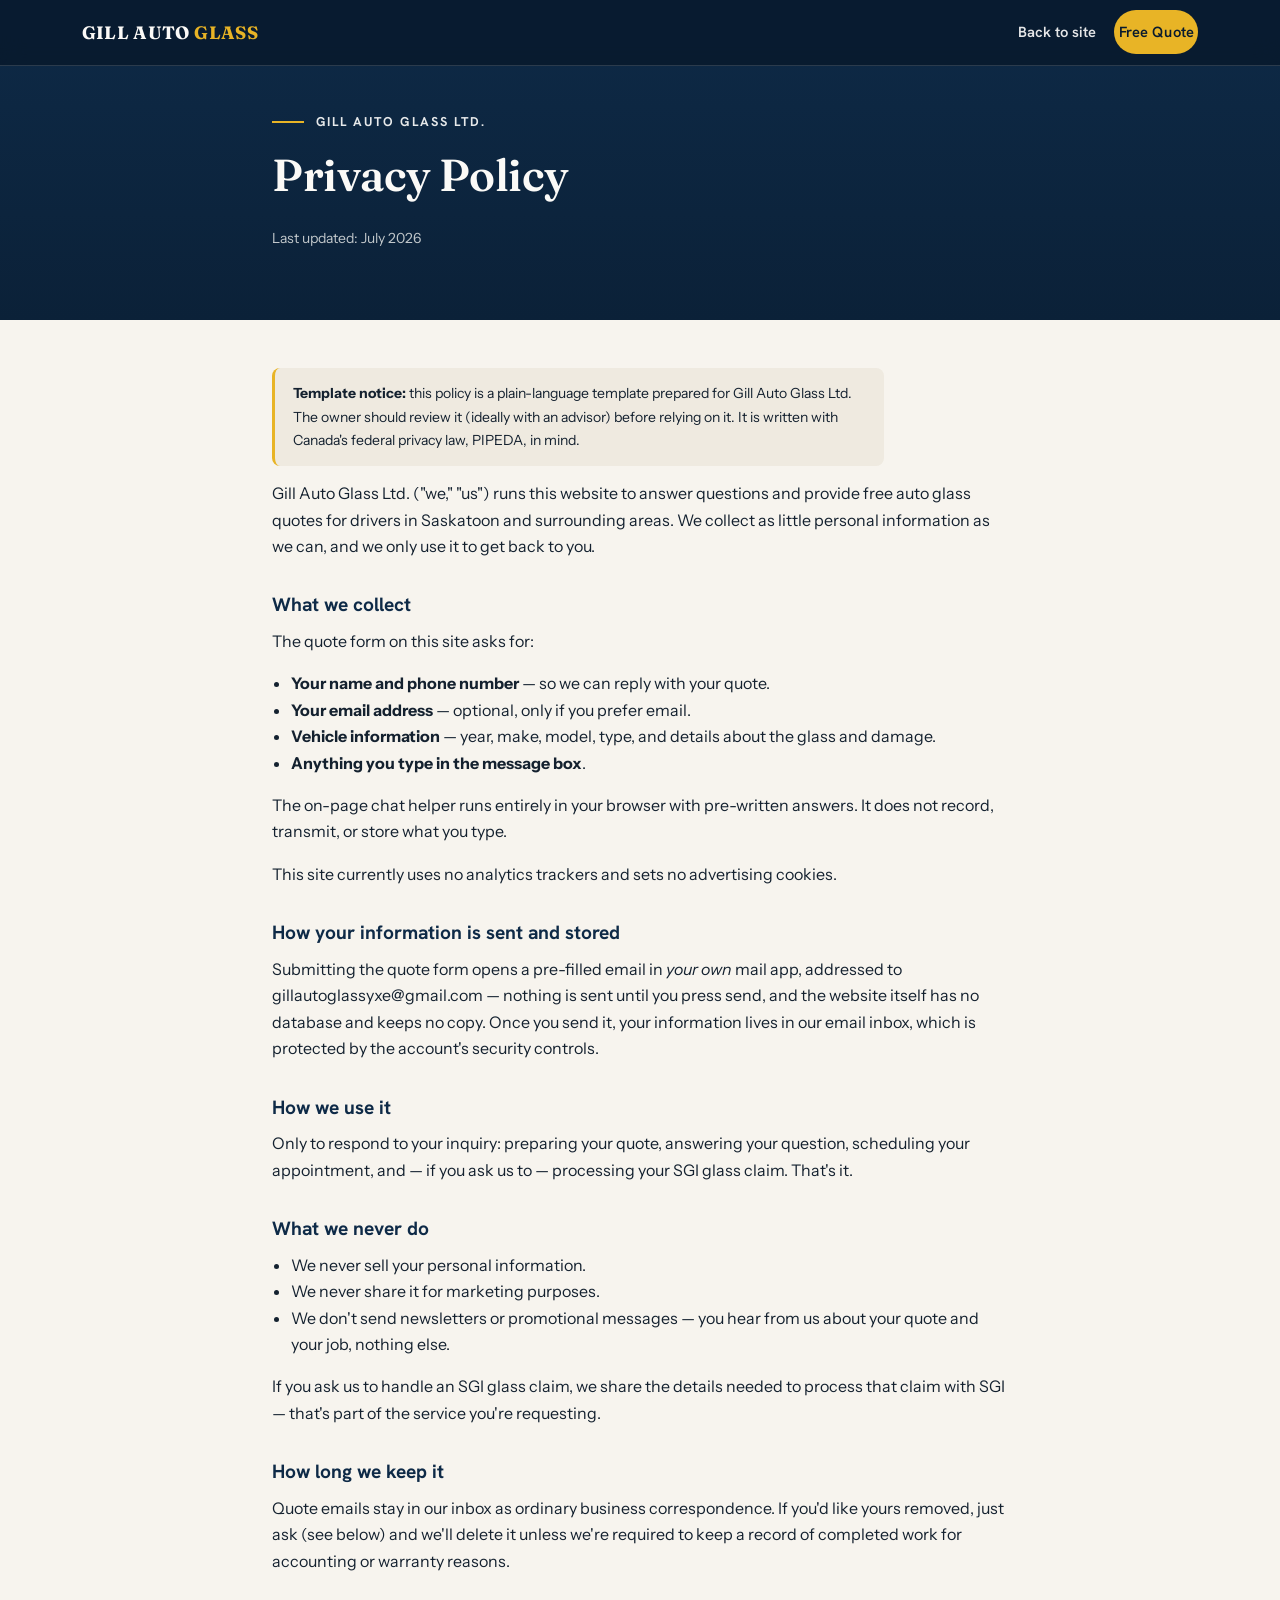
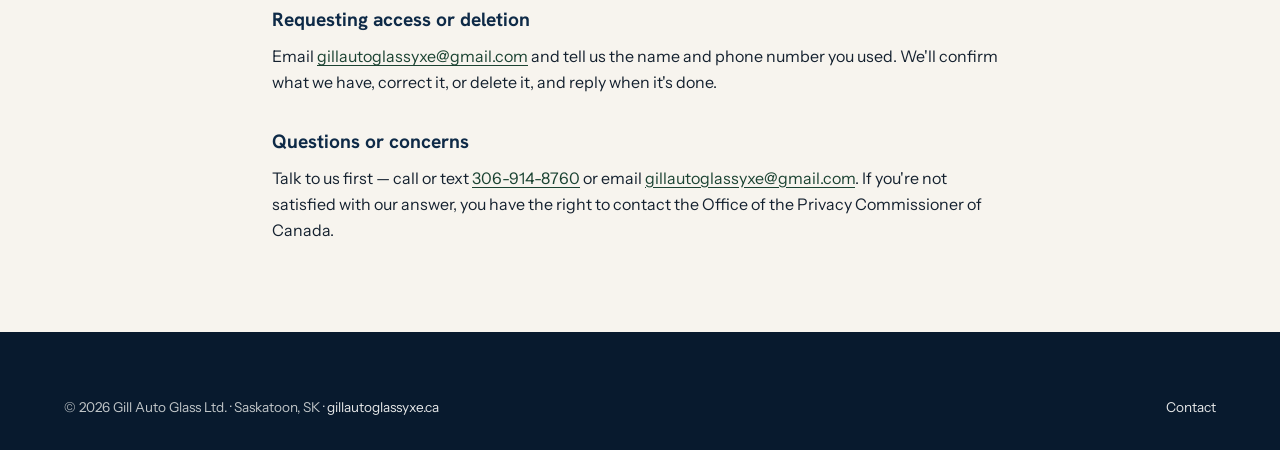
==== privacy.html @ f212f723 "Build Gill Auto Glass single-page site Static HTML/CSS/JS site (no build tools) for Gill Auto Glass " ====
<!DOCTYPE html>
<!-- TEMPLATE — owner should review before relying on it.
     Plain-language, PIPEDA-aware privacy policy for a small service business.
     Not legal advice. Have it reviewed before treating it as binding. -->
<html lang="en">
<head>
  <meta charset="UTF-8">
  <meta name="viewport" content="width=device-width, initial-scale=1">
  <title>Privacy Policy | Gill Auto Glass Ltd. — Saskatoon</title>
  <meta name="description" content="Plain-language privacy policy for Gill Auto Glass Ltd., Saskatoon. What our quote form collects, how it's used, and how to request deletion.">
  <meta name="robots" content="noindex">
  <link rel="canonical" href="https://gillautoglassyxe.ca/privacy.html">

  <link rel="preconnect" href="https://fonts.googleapis.com">
  <link rel="preconnect" href="https://fonts.gstatic.com" crossorigin>
  <link href="https://fonts.googleapis.com/css2?family=Fraunces:opsz,wght@9..144,500;9..144,600;9..144,700&family=Hanken+Grotesk:wght@500;600;700&family=Instrument+Sans:ital,wght@0,400;0,500;0,600;1,400&display=swap" rel="stylesheet">
  <link rel="stylesheet" href="css/styles.css">
  <style>
    /* Page-local layout for the policy article */
    .policy-header {
      background: linear-gradient(180deg, var(--navy-800), var(--navy-900));
      color: var(--white-90);
      padding: 6.5rem 1.25rem 3.5rem;
    }
    .policy-body { padding: 3rem 1.25rem 4.5rem; }
    .policy-body h2 {
      font-family: var(--font-accent);
      font-size: 1.2rem;
      color: var(--navy-800);
      margin-top: 2.2rem;
    }
    .policy-body p, .policy-body li { max-width: 68ch; color: var(--ink); }
    .policy-updated { color: var(--white-70); font-size: var(--text-small); }
    .policy-note {
      background: var(--paper-deep);
      border-left: 3px solid var(--gold-500);
      border-radius: var(--radius-sm);
      padding: 0.9rem 1.1rem;
      font-size: var(--text-small);
      color: var(--ink-soft);
      max-width: 68ch;
    }
  </style>
</head>
<body>

  <a class="skip-link" href="#main">Skip to main content</a>

  <header class="site-nav">
    <div class="nav-inner">
      <!-- TODO: replace wordmark with owner's vector logo when available. -->
      <a href="index.html" class="wordmark" aria-label="Gill Auto Glass — home">
        GILL AUTO <span class="wordmark-accent">GLASS</span>
      </a>
      <nav class="nav-links is-open-static" aria-label="Main navigation" style="display:flex; align-items:center; gap:1rem;">
        <a href="index.html">Back to site</a>
        <a href="index.html#quote" class="btn btn-gold nav-cta">Free Quote</a>
      </nav>
    </div>
  </header>

  <main id="main">
    <div class="policy-header">
      <div class="container container-narrow">
        <p class="eyebrow eyebrow-light">Gill Auto Glass Ltd.</p>
        <h1 class="section-title" style="color: var(--white);">Privacy Policy</h1>
        <p class="policy-updated">Last updated: July 2026 <!-- TODO (OWNER VERIFY): confirm date at launch --></p>
      </div>
    </div>

    <article class="policy-body section-paper">
      <div class="container container-narrow">
        <p class="policy-note">
          <strong>Template notice:</strong> this policy is a plain-language template prepared for
          Gill Auto Glass Ltd. The owner should review it (ideally with an advisor) before relying
          on it. It is written with Canada's federal privacy law, PIPEDA, in mind.
        </p>

        <p>
          Gill Auto Glass Ltd. ("we," "us") runs this website to answer questions and provide
          free auto glass quotes for drivers in Saskatoon and surrounding areas. We collect as
          little personal information as we can, and we only use it to get back to you.
        </p>

        <h2>What we collect</h2>
        <p>The quote form on this site asks for:</p>
        <ul>
          <li><strong>Your name and phone number</strong> — so we can reply with your quote.</li>
          <li><strong>Your email address</strong> — optional, only if you prefer email.</li>
          <li><strong>Vehicle information</strong> — year, make, model, type, and details about the glass and damage.</li>
          <li><strong>Anything you type in the message box</strong>.</li>
        </ul>
        <p>
          The on-page chat helper runs entirely in your browser with pre-written answers. It does
          not record, transmit, or store what you type.
        </p>
        <p>
          This site currently uses no analytics trackers and sets no advertising cookies.
        </p>

        <h2>How your information is sent and stored</h2>
        <p>
          Submitting the quote form opens a pre-filled email in <em>your own</em> mail app,
          addressed to gillautoglassyxe@gmail.com — nothing is sent until you press send, and the
          website itself has no database and keeps no copy. Once you send it, your information
          lives in our email inbox, which is protected by the account's security controls.
        </p>

        <h2>How we use it</h2>
        <p>
          Only to respond to your inquiry: preparing your quote, answering your question,
          scheduling your appointment, and — if you ask us to — processing your SGI glass claim.
          That's it.
        </p>

        <h2>What we never do</h2>
        <ul>
          <li>We never sell your personal information.</li>
          <li>We never share it for marketing purposes.</li>
          <li>We don't send newsletters or promotional messages — you hear from us about your quote and your job, nothing else.</li>
        </ul>
        <p>
          If you ask us to handle an SGI glass claim, we share the details needed to process that
          claim with SGI — that's part of the service you're requesting.
        </p>

        <h2>How long we keep it</h2>
        <p>
          Quote emails stay in our inbox as ordinary business correspondence. If you'd like yours
          removed, just ask (see below) and we'll delete it unless we're required to keep a record
          of completed work for accounting or warranty reasons.
        </p>

        <h2>Requesting access or deletion</h2>
        <p>
          Email <a href="mailto:gillautoglassyxe@gmail.com">gillautoglassyxe@gmail.com</a> and tell
          us the name and phone number you used. We'll confirm what we have, correct it, or delete
          it, and reply when it's done.
        </p>

        <h2>Questions or concerns</h2>
        <p>
          Talk to us first — call or text <a href="tel:+13069148760">306-914-8760</a> or email
          <a href="mailto:gillautoglassyxe@gmail.com">gillautoglassyxe@gmail.com</a>. If you're not
          satisfied with our answer, you have the right to contact the
          Office of the Privacy Commissioner of Canada.
        </p>
      </div>
    </article>
  </main>

  <footer class="site-footer">
    <div class="container footer-bottom" style="margin-top: 0; border-top: 0; padding-top: 0.5rem;">
      <p>&copy; 2026 Gill Auto Glass Ltd. · Saskatoon, SK · <a href="index.html">gillautoglassyxe.ca</a></p>
      <p class="footer-domain"><a href="index.html#contact">Contact</a></p>
    </div>
  </footer>

</body>
</html>
---- css/styles.css ----
/* ==========================================================================
   GILL AUTO GLASS — styles.css
   Palette: deep navy (brand) · deep prairie green (secondary) · gold (sparing accent)
   Type:    Fraunces (display) · Instrument Sans (body) · Hanken Grotesk (accents)
   Mobile-first. No build tools.
   ========================================================================== */

/* --------------------------------------------------------------------------
   1. DESIGN TOKENS
   -------------------------------------------------------------------------- */
:root {
  /* Navy — dominant base */
  --navy-950: #081A2E;
  --navy-900: #0B2138;
  --navy-800: #0E2A47;   /* brand navy */
  --navy-700: #16395C;
  --navy-600: #22486E;

  /* Prairie green — strong secondary */
  --green-950: #0E2B1F;
  --green-900: #123527;
  --green-800: #1B4332;  /* section green */
  --green-700: #24523D;
  --green-600: #2E624A;

  /* Gold — sparing accent (CTAs, highlights, thin rules only) */
  --gold-500: #E8B426;
  --gold-400: #F0C24A;
  --gold-600: #C99A15;

  /* Neutrals */
  --paper: #F7F4EE;       /* light section background */
  --paper-deep: #EFEAE0;  /* cards on paper */
  --ink: #14212F;         /* body text on light */
  --ink-soft: #3D4C5E;    /* muted text on light — 4.5:1+ on paper */
  --white: #FBFAF7;
  --white-90: rgba(250, 250, 248, 0.92);   /* body text on dark */
  --white-70: rgba(245, 246, 244, 0.78);   /* muted text on dark */
  --line-dark: rgba(255, 255, 255, 0.14);  /* hairlines on dark */
  --line-light: rgba(20, 33, 47, 0.14);    /* hairlines on light */

  /* Type */
  --font-display: "Fraunces", Georgia, serif;
  --font-body: "Instrument Sans", system-ui, -apple-system, sans-serif;
  --font-accent: "Hanken Grotesk", system-ui, -apple-system, sans-serif;

  /* Scale (fluid) */
  --text-hero: clamp(2.1rem, 6.5vw, 4.1rem);
  --text-h2: clamp(1.7rem, 4.5vw, 2.8rem);
  --text-h3: clamp(1.12rem, 2.4vw, 1.3rem);
  --text-body: 1rem;
  --text-small: 0.875rem;

  /* Layout */
  --container: 72rem;
  --container-narrow: 46rem;
  --section-pad: clamp(4rem, 9vw, 7.5rem);
  --radius: 14px;
  --radius-sm: 8px;

  /* Z-index scale */
  --z-nav: 50;
  --z-chatbot: 60;
  --z-sticky: 40;
  --z-btt: 41;

  /* Motion */
  --ease-out: cubic-bezier(0.22, 1, 0.36, 1);
}

/* --------------------------------------------------------------------------
   2. BASE / RESET
   -------------------------------------------------------------------------- */
*, *::before, *::after { box-sizing: border-box; }

html { scroll-behavior: smooth; }
@media (prefers-reduced-motion: reduce) {
  html { scroll-behavior: auto; }
}

/* Anchored sections stop below the fixed nav */
[id] { scroll-margin-top: 76px; }

body {
  margin: 0;
  font-family: var(--font-body);
  font-size: var(--text-body);
  line-height: 1.65;
  color: var(--ink);
  background: var(--paper);
  -webkit-font-smoothing: antialiased;
  overflow-x: hidden;
}

img, svg { max-width: 100%; display: block; }

/* The hidden attribute always wins, even over components with display rules */
[hidden] { display: none !important; }

h1, h2, h3, h4 { margin: 0 0 0.6em; line-height: 1.15; }
p { margin: 0 0 1em; }
ul, ol { margin: 0 0 1em; padding-left: 1.2em; }

a { color: var(--green-800); text-underline-offset: 3px; }
a:hover { color: var(--green-600); }

button { font: inherit; cursor: pointer; }

/* Focus states — visible everywhere, on light and dark */
:focus-visible {
  outline: 3px solid var(--gold-500);
  outline-offset: 3px;
  border-radius: 2px;
}
.section-paper :focus-visible,
.section-winter :focus-visible {
  outline-color: var(--navy-800);
}

.visually-hidden {
  position: absolute;
  width: 1px; height: 1px;
  margin: -1px; padding: 0;
  overflow: hidden;
  clip: rect(0 0 0 0);
  white-space: nowrap;
  border: 0;
}

.skip-link {
  position: absolute;
  top: -100px; left: 1rem;
  z-index: 100;
  background: var(--gold-500);
  color: var(--navy-950);
  font-family: var(--font-accent);
  font-weight: 700;
  padding: 0.7rem 1.2rem;
  border-radius: var(--radius-sm);
  text-decoration: none;
  transition: top 0.2s var(--ease-out);
}
.skip-link:focus { top: 1rem; color: var(--navy-950); }

/* --------------------------------------------------------------------------
   3. TYPOGRAPHY HELPERS
   -------------------------------------------------------------------------- */
.eyebrow {
  font-family: var(--font-accent);
  font-size: 0.8rem;
  font-weight: 700;
  letter-spacing: 0.16em;
  text-transform: uppercase;
  color: var(--green-800);
  margin-bottom: 1rem;
  display: inline-flex;
  align-items: center;
  gap: 0.75rem;
}
.eyebrow::before {
  content: "";
  width: 2rem;
  height: 2px;
  background: var(--gold-500);  /* thin gold rule — accent use */
  flex: none;
}
.eyebrow-light { color: var(--white-90); }

.section-title {
  font-family: var(--font-display);
  font-weight: 600;
  font-size: var(--text-h2);
  letter-spacing: -0.01em;
  max-width: 22ch;
}
.section-lede {
  font-size: 1.06rem;
  max-width: 58ch;
  color: var(--ink-soft);
  margin-bottom: 2.5rem;
}

h3 { font-family: var(--font-accent); font-weight: 700; font-size: var(--text-h3); }

/* --------------------------------------------------------------------------
   4. BUTTONS
   -------------------------------------------------------------------------- */
.btn {
  display: inline-flex;
  align-items: center;
  justify-content: center;
  gap: 0.5rem;
  font-family: var(--font-accent);
  font-weight: 700;
  font-size: 0.95rem;
  letter-spacing: 0.01em;
  text-decoration: none;
  border: 2px solid transparent;
  border-radius: 999px;
  padding: 0.72rem 1.5rem;
  min-height: 44px;               /* touch target */
  cursor: pointer;
  transition: background-color 0.2s, color 0.2s, border-color 0.2s, box-shadow 0.2s;
}
.btn-lg { padding: 0.85rem 1.9rem; font-size: 1.02rem; }

.btn-gold {
  background: var(--gold-500);
  color: var(--navy-950);
}
.btn-gold:hover { background: var(--gold-400); color: var(--navy-950); }

.btn-navy {
  background: var(--navy-800);
  color: var(--white);
}
.btn-navy:hover { background: var(--navy-700); color: var(--white); }

.btn-outline-light {
  background: transparent;
  color: var(--white);
  border-color: rgba(255, 255, 255, 0.55);
}
.btn-outline-light:hover { border-color: var(--white); background: rgba(255,255,255,0.08); color: var(--white); }

.btn-outline-navy {
  background: transparent;
  color: var(--navy-800);
  border-color: var(--navy-800);
}
.btn-outline-navy:hover { background: var(--navy-800); color: var(--white); }

.btn-ghost {
  background: transparent;
  color: var(--white-90);
  border-color: transparent;
  text-decoration: underline;
  text-underline-offset: 4px;
}
.btn-ghost:hover { color: var(--white); }

/* --------------------------------------------------------------------------
   5. ICONS
   -------------------------------------------------------------------------- */
.icon {
  width: 1.35rem; height: 1.35rem;
  fill: none;
  stroke: currentColor;
  stroke-width: 1.8;
  stroke-linecap: round;
  stroke-linejoin: round;
  flex: none;
}
.icon-lg { width: 2rem; height: 2rem; }

/* --------------------------------------------------------------------------
   6. STICKY NAV
   -------------------------------------------------------------------------- */
.site-nav {
  position: fixed;
  top: 0; left: 0; right: 0;
  z-index: var(--z-nav);
  background: rgba(8, 26, 46, 0.9);
  backdrop-filter: blur(10px);
  -webkit-backdrop-filter: blur(10px);
  border-bottom: 1px solid var(--line-dark);
}
.nav-inner {
  max-width: var(--container);
  margin: 0 auto;
  padding: 0.65rem 1.1rem;
  display: flex;
  align-items: center;
  justify-content: space-between;
  gap: 1rem;
}

.wordmark {
  font-family: var(--font-display);
  font-weight: 700;
  font-size: 1.12rem;
  letter-spacing: 0.02em;
  color: var(--white);
  text-decoration: none;
  white-space: nowrap;
}
.wordmark:hover { color: var(--white); }
.wordmark-accent {
  color: var(--gold-500);
}

.nav-links {
  display: none; /* mobile: hidden until toggled */
}
.nav-links a {
  color: var(--white-90);
  text-decoration: none;
  font-family: var(--font-accent);
  font-weight: 600;
  font-size: 0.92rem;
  padding: 0.4rem 0.15rem;
}
.nav-links a:hover { color: var(--gold-400); }
.nav-phone { white-space: nowrap; }
.nav-cta { color: var(--navy-950) !important; }

.nav-toggle {
  display: inline-flex;
  flex-direction: column;
  justify-content: center;
  gap: 5px;
  width: 44px; height: 44px;
  padding: 10px;
  background: transparent;
  border: 0;
}
.nav-toggle-bar {
  display: block;
  width: 100%; height: 2px;
  background: var(--white);
  transition: transform 0.25s var(--ease-out), opacity 0.2s;
}
.nav-toggle[aria-expanded="true"] .nav-toggle-bar:nth-child(1) { transform: translateY(7px) rotate(45deg); }
.nav-toggle[aria-expanded="true"] .nav-toggle-bar:nth-child(2) { opacity: 0; }
.nav-toggle[aria-expanded="true"] .nav-toggle-bar:nth-child(3) { transform: translateY(-7px) rotate(-45deg); }

/* Mobile menu open state */
.nav-links.is-open {
  display: flex;
  flex-direction: column;
  align-items: flex-start;
  gap: 0.35rem;
  position: absolute;
  top: 100%; left: 0; right: 0;
  background: var(--navy-950);
  border-bottom: 1px solid var(--line-dark);
  padding: 1rem 1.25rem 1.4rem;
}
.nav-links.is-open a { padding: 0.55rem 0.15rem; font-size: 1.02rem; }
.nav-links.is-open .nav-cta { margin-top: 0.5rem; padding: 0.72rem 1.5rem; }

@media (min-width: 960px) {
  .nav-toggle { display: none; }
  .nav-links {
    display: flex;
    align-items: center;
    gap: clamp(0.7rem, 1.6vw, 1.4rem);
  }
}

/* --------------------------------------------------------------------------
   7. HERO
   -------------------------------------------------------------------------- */
.hero {
  position: relative;
  min-height: 100svh;
  display: flex;
  flex-direction: column;
  justify-content: center;
  background:
    radial-gradient(120% 90% at 80% 10%, var(--navy-700) 0%, transparent 55%),
    linear-gradient(175deg, var(--navy-900) 0%, var(--navy-800) 55%, var(--navy-950) 100%);
  color: var(--white-90);
  overflow: hidden;
  padding: 6.5rem 1.25rem 5rem;
}

.hero-canvas-wrap {
  position: absolute;
  inset: 0;
  z-index: 0;
}
.hero-canvas-wrap canvas {
  position: absolute;
  inset: 0;
  width: 100%; height: 100%;
}

/* Static fallback pane (reduced motion / no WebGL). Hidden once canvas mounts. */
.hero-glass-fallback {
  position: absolute;
  inset: 0;
  display: flex;
  align-items: center;
  justify-content: flex-end;
  padding: 2rem;
  opacity: 0.5;
}
.fallback-glass-svg { width: min(60vw, 620px); height: auto; }

.hero-content {
  position: relative;
  z-index: 1;
  max-width: var(--container);
  margin: 0 auto;
  width: 100%;
}

.hero-title {
  font-family: var(--font-display);
  font-weight: 600;
  font-size: var(--text-hero);
  line-height: 1.08;
  letter-spacing: -0.015em;
  color: var(--white);
  max-width: 17ch;
  text-wrap: balance;
}
.hero-title em {
  font-style: italic;
  color: var(--gold-400);
}

.hero-sub {
  max-width: 54ch;
  font-size: 1.06rem;
  color: var(--white-70);
  margin: 1.2rem 0 1.8rem;
}

.hero-ctas {
  display: flex;
  flex-wrap: wrap;
  gap: 0.8rem;
  margin-bottom: 2.4rem;
}

.trust-badges {
  list-style: none;
  padding: 0;
  margin: 0;
  display: grid;
  grid-template-columns: repeat(2, minmax(0, 1fr));
  gap: 0.6rem;
  max-width: 34rem;
}
.trust-badges li {
  display: flex;
  align-items: center;
  gap: 0.6rem;
  font-family: var(--font-accent);
  font-weight: 600;
  font-size: 0.9rem;
  color: var(--white-90);
  background: rgba(255, 255, 255, 0.06);
  border: 1px solid var(--line-dark);
  border-radius: var(--radius-sm);
  padding: 0.65rem 0.85rem;
}
.trust-badges .icon { color: var(--gold-500); }

.hero-scroll-hint {
  position: absolute;
  left: 50%;
  bottom: 1.2rem;
  transform: translateX(-50%);
  z-index: 1;
  display: flex;
  align-items: center;
  gap: 0.5rem;
  font-family: var(--font-accent);
  font-size: 0.78rem;
  letter-spacing: 0.08em;
  text-transform: uppercase;
  color: var(--white-70);
  white-space: nowrap;
}
.hero-scroll-hint .icon { width: 1rem; height: 1rem; animation: hint-bob 2.2s ease-in-out infinite; }
@keyframes hint-bob {
  0%, 100% { transform: translateY(0); }
  50% { transform: translateY(5px); }
}
@media (prefers-reduced-motion: reduce) {
  .hero-scroll-hint .icon { animation: none; }
}
@media (max-width: 420px) {
  .hero-scroll-hint { display: none; }
}

/* --------------------------------------------------------------------------
   8. SECTIONS — shared shells
   -------------------------------------------------------------------------- */
.section { padding: var(--section-pad) 1.25rem; }
.container { max-width: var(--container); margin: 0 auto; }
.container-narrow { max-width: var(--container-narrow); }

.section-paper { background: var(--paper); color: var(--ink); }

.section-navy {
  background: linear-gradient(180deg, var(--navy-800), var(--navy-900));
  color: var(--white-90);
}
.section-green {
  background: linear-gradient(180deg, var(--green-800), var(--green-900));
  color: var(--white-90);
}
.section-deepgreen {
  background: linear-gradient(180deg, var(--green-900), var(--green-950));
  color: var(--white-90);
}

/* On-dark section overrides */
.section-navy .section-lede,
.section-green .section-lede,
.section-deepgreen .section-lede { color: var(--white-70); }
.section-navy a:not(.btn),
.section-green a:not(.btn),
.section-deepgreen a:not(.btn) { color: var(--gold-400); }
.section-navy a:not(.btn):hover,
.section-green a:not(.btn):hover,
.section-deepgreen a:not(.btn):hover { color: var(--gold-500); }
.section-navy .eyebrow, .section-green .eyebrow, .section-deepgreen .eyebrow { color: var(--white-90); }
.section-navy .section-title, .section-green .section-title, .section-deepgreen .section-title { color: var(--white); }

.section-cta {
  margin-top: 2.2rem;
  display: flex;
  flex-direction: column;
  align-items: flex-start;
  gap: 0.9rem;
}
.cta-aside { font-size: var(--text-small); margin: 0; }
.fine-print { font-size: var(--text-small); color: var(--white-70); }
.section-paper .fine-print { color: var(--ink-soft); }

/* Split layout (text + visual) */
.split { display: grid; gap: 2.5rem; }
@media (min-width: 880px) {
  .split { grid-template-columns: 1.2fr 0.8fr; align-items: center; gap: 4rem; }
}

/* --------------------------------------------------------------------------
   9. SERVICES GRID
   -------------------------------------------------------------------------- */
.services-grid {
  list-style: none;
  padding: 0;
  margin: 0;
  display: grid;
  grid-template-columns: 1fr;
  gap: 1rem;
}
@media (min-width: 640px) { .services-grid { grid-template-columns: repeat(2, 1fr); } }
@media (min-width: 1024px) { .services-grid { grid-template-columns: repeat(4, 1fr); } }

.service-card {
  background: var(--white);
  border: 1px solid var(--line-light);
  border-radius: var(--radius);
  padding: 1.5rem 1.35rem;
  transition: border-color 0.2s, box-shadow 0.2s;
}
.service-card:hover {
  border-color: var(--navy-800);
  box-shadow: 0 10px 30px -18px rgba(14, 42, 71, 0.45);
}
.service-card .icon-lg { color: var(--navy-800); margin-bottom: 0.9rem; }
.service-card h3 { font-size: 1.08rem; margin-bottom: 0.4rem; color: var(--navy-800); }
.service-card p { font-size: 0.93rem; color: var(--ink-soft); margin: 0; }

/* ADAS differentiator card gets a restrained gold flag */
.service-card-flag { border-top: 3px solid var(--gold-500); }

/* --------------------------------------------------------------------------
   10. MOBILE SERVICE STEPS
   -------------------------------------------------------------------------- */
.steps-row {
  list-style: none;
  counter-reset: step;
  padding: 0;
  margin: 0 0 1rem;
  display: grid;
  gap: 1rem;
}
@media (min-width: 780px) { .steps-row { grid-template-columns: repeat(3, 1fr); gap: 1.4rem; } }

.step-card {
  background: rgba(255, 255, 255, 0.05);
  border: 1px solid var(--line-dark);
  border-radius: var(--radius);
  padding: 1.6rem 1.4rem;
}
.step-num {
  display: inline-flex;
  align-items: center;
  justify-content: center;
  width: 2.4rem; height: 2.4rem;
  border-radius: 50%;
  border: 2px solid var(--gold-500);
  color: var(--gold-400);
  font-family: var(--font-display);
  font-weight: 700;
  font-size: 1.15rem;
  margin-bottom: 1rem;
}
.step-card h3 { color: var(--white); font-size: 1.1rem; }
.step-card p { color: var(--white-70); font-size: 0.95rem; margin: 0; }

/* --------------------------------------------------------------------------
   11. ADAS SECTION
   -------------------------------------------------------------------------- */
.adas-diagram {
  background: var(--navy-800);
  color: var(--white-70);
  border-radius: var(--radius);
  padding: 2rem 1.6rem 1.4rem;
}
.adas-diagram svg { width: 100%; height: auto; color: var(--white-70); }
.diagram-caption {
  font-family: var(--font-accent);
  font-size: 0.82rem;
  letter-spacing: 0.04em;
  text-align: center;
  color: var(--white-70);
  margin: 1rem 0 0;
}

/* --------------------------------------------------------------------------
   12. SGI CLAIMS
   -------------------------------------------------------------------------- */
.check-list {
  list-style: none;
  padding: 0;
  margin: 0 0 1.2em;
}
.check-list li {
  position: relative;
  padding-left: 2rem;
  margin-bottom: 0.8em;
}
.check-list li::before {
  content: "";
  position: absolute;
  left: 0; top: 0.42em;
  width: 0.95rem; height: 0.55rem;
  border-left: 2.5px solid var(--gold-500);
  border-bottom: 2.5px solid var(--gold-500);
  transform: rotate(-45deg);
}

.claim-card {
  background: rgba(255, 255, 255, 0.06);
  border: 1px solid var(--line-dark);
  border-radius: var(--radius);
  padding: 1.8rem 1.6rem;
}
.claim-card-title {
  color: var(--white);
  font-size: 1.05rem;
  padding-bottom: 0.8rem;
  border-bottom: 2px solid var(--gold-500);
  display: inline-block;
}
.claim-steps {
  list-style: none;
  counter-reset: claim;
  padding: 0;
  margin: 1.2rem 0 0.8rem;
}
.claim-steps li {
  counter-increment: claim;
  display: flex;
  align-items: baseline;
  gap: 0.9rem;
  padding: 0.65rem 0;
  border-bottom: 1px solid var(--line-dark);
  color: var(--white-90);
}
.claim-steps li:last-child { border-bottom: 0; }
.claim-steps li::before {
  content: counter(claim);
  font-family: var(--font-display);
  font-weight: 700;
  color: var(--gold-400);
  font-size: 1.1rem;
}
.claim-card-note { color: var(--white-70); font-size: var(--text-small); margin: 0; }

/* --------------------------------------------------------------------------
   13. WINTER
   -------------------------------------------------------------------------- */
.section-winter {
  background:
    linear-gradient(180deg, rgba(27, 67, 50, 0.05), transparent 40%),
    var(--paper);
}
.winter-grid { display: grid; gap: 2rem; }
@media (min-width: 880px) { .winter-grid { grid-template-columns: 1.2fr 0.8fr; gap: 3.5rem; } }

.winter-points { display: grid; gap: 1rem; align-content: start; }
.winter-point {
  background: var(--green-800);
  color: var(--white-90);
  border-radius: var(--radius);
  padding: 1.4rem 1.4rem 1.1rem;
}
.winter-point-figure {
  display: block;
  font-family: var(--font-display);
  font-weight: 700;
  font-size: 2rem;
  color: var(--gold-400);
  margin-bottom: 0.3rem;
}
.winter-point p { font-size: 0.92rem; color: var(--white-70); margin: 0; }

/* --------------------------------------------------------------------------
   14. QUOTE WIZARD
   -------------------------------------------------------------------------- */
.wizard {
  background: rgba(255, 255, 255, 0.05);
  border: 1px solid var(--line-dark);
  border-radius: var(--radius);
  padding: 1.5rem 1.25rem 1.75rem;
}
@media (min-width: 640px) { .wizard { padding: 2.2rem 2.4rem 2.4rem; } }

.wizard-progress {
  list-style: none;
  display: flex;
  gap: 0.4rem;
  padding: 0;
  margin: 0 0 1.8rem;
}
.wp-step {
  flex: 1;
  display: flex;
  flex-direction: column;
  gap: 0.5rem;
  font-family: var(--font-accent);
  font-size: 0.78rem;
  font-weight: 600;
  letter-spacing: 0.05em;
  text-transform: uppercase;
  color: var(--white-70);
}
.wp-dot {
  display: block;
  height: 4px;
  border-radius: 2px;
  background: rgba(255, 255, 255, 0.18);
  transition: background-color 0.3s;
}
.wp-step.is-active { color: var(--gold-400); }
.wp-step.is-active .wp-dot,
.wp-step.is-done .wp-dot { background: var(--gold-500); }
.wp-step.is-done { color: var(--white-90); }

.wizard-step { border: 0; padding: 0; margin: 0; min-width: 0; }
.wizard-step legend {
  font-family: var(--font-display);
  font-weight: 600;
  font-size: 1.25rem;
  color: var(--white);
  margin-bottom: 1.2rem;
  padding: 0;
}

.field { margin-bottom: 1.15rem; min-width: 0; }
.field-row { display: grid; gap: 0 1rem; }
@media (min-width: 560px) { .field-row { grid-template-columns: 1fr 1fr; } }

.field label, .field-label {
  display: block;
  font-family: var(--font-accent);
  font-weight: 600;
  font-size: 0.92rem;
  color: var(--white-90);
  margin-bottom: 0.4rem;
}
.req { color: var(--gold-400); }
.optional { font-weight: 400; color: var(--white-70); font-size: 0.85em; }

.field input[type="text"],
.field input[type="tel"],
.field input[type="email"],
.field select,
.field textarea {
  width: 100%;
  font: inherit;
  color: var(--white);
  background: rgba(8, 26, 46, 0.45);
  border: 1px solid rgba(255, 255, 255, 0.25);
  border-radius: var(--radius-sm);
  padding: 0.7rem 0.9rem;
  min-height: 44px;
}
.field ::placeholder { color: rgba(245, 246, 244, 0.45); }
.field select {
  appearance: none;
  background-image: url("data:image/svg+xml;charset=utf-8,%3Csvg xmlns='http://www.w3.org/2000/svg' width='14' height='9' fill='none'%3E%3Cpath d='M1 1l6 6 6-6' stroke='%23F0C24A' stroke-width='2' stroke-linecap='round'/%3E%3C/svg%3E");
  background-repeat: no-repeat;
  background-position: right 0.9rem center;
  padding-right: 2.4rem;
}
.field select option { color: var(--ink); background: var(--white); }
.field input:focus-visible, .field select:focus-visible, .field textarea:focus-visible {
  border-color: var(--gold-500);
  outline-offset: 1px;
}

.field-help {
  font-size: 0.86rem;
  color: var(--white-70);
  margin: -0.1rem 0 0.6rem;
  max-width: 52ch;
}

/* Radio chips */
.chip-group { display: flex; flex-wrap: wrap; gap: 0.5rem; }
.chip { position: relative; }
.chip input {
  position: absolute;
  opacity: 0;
  width: 100%; height: 100%;
  margin: 0;
  cursor: pointer;
}
.chip span {
  display: inline-flex;
  align-items: center;
  min-height: 44px;
  padding: 0.45rem 1.05rem;
  border: 1.5px solid rgba(255, 255, 255, 0.3);
  border-radius: 999px;
  font-family: var(--font-accent);
  font-weight: 600;
  font-size: 0.9rem;
  color: var(--white-90);
  cursor: pointer;
  transition: background-color 0.15s, border-color 0.15s, color 0.15s;
}
.chip:hover span { border-color: var(--gold-400); }
.chip input:checked + span {
  background: var(--gold-500);
  border-color: var(--gold-500);
  color: var(--navy-950);
}
.chip input:focus-visible + span {
  outline: 3px solid var(--gold-500);
  outline-offset: 3px;
}

.wizard-error {
  color: #FFC9C2;
  background: rgba(140, 40, 30, 0.35);
  border: 1px solid rgba(255, 160, 145, 0.4);
  border-radius: var(--radius-sm);
  font-size: 0.9rem;
  padding: 0.6rem 0.9rem;
}

.wizard-nav {
  display: flex;
  justify-content: space-between;
  align-items: center;
  gap: 1rem;
  margin-top: 1.6rem;
}
.wizard-mailto-note { margin-top: 1.2rem; margin-bottom: 0; }

.wizard-success { text-align: center; padding: 1.5rem 0.5rem 0.5rem; }
.wizard-success .icon-lg { margin: 0 auto 1rem; color: var(--gold-400); width: 2.6rem; height: 2.6rem; }
.wizard-success h3 { color: var(--white); font-size: 1.3rem; }
.wizard-success p { color: var(--white-90); max-width: 44ch; margin-left: auto; margin-right: auto; }

/* --------------------------------------------------------------------------
   15. FAQ ACCORDION
   -------------------------------------------------------------------------- */
.faq-list { display: grid; gap: 0.7rem; }
.faq-item {
  background: var(--white);
  border: 1px solid var(--line-light);
  border-radius: var(--radius-sm);
  overflow: hidden;
}
.faq-item summary {
  list-style: none;
  cursor: pointer;
  display: flex;
  align-items: center;
  justify-content: space-between;
  gap: 1rem;
  padding: 1.05rem 1.2rem;
  font-family: var(--font-accent);
  font-weight: 700;
  font-size: 1rem;
  color: var(--navy-800);
  min-height: 44px;
}
.faq-item summary::-webkit-details-marker { display: none; }
.faq-item summary::after {
  content: "";
  flex: none;
  width: 0.6rem; height: 0.6rem;
  border-right: 2px solid var(--navy-800);
  border-bottom: 2px solid var(--navy-800);
  transform: rotate(45deg);
  transition: transform 0.2s var(--ease-out);
  margin-right: 0.2rem;
}
.faq-item[open] summary::after { transform: rotate(-135deg); }
.faq-item[open] summary { border-bottom: 1px solid var(--line-light); }
.faq-body { padding: 1rem 1.2rem 0.4rem; color: var(--ink-soft); font-size: 0.97rem; }
.faq-body ul { margin-bottom: 1em; }

/* --------------------------------------------------------------------------
   16. RESOURCES
   -------------------------------------------------------------------------- */
.resources-grid { display: grid; gap: 1.1rem; }
@media (min-width: 880px) { .resources-grid { grid-template-columns: repeat(3, 1fr); } }

.resource-card {
  background: rgba(255, 255, 255, 0.05);
  border: 1px solid var(--line-dark);
  border-radius: var(--radius);
  padding: 1.6rem 1.4rem;
  display: flex;
  flex-direction: column;
}
.resource-tag {
  font-family: var(--font-accent);
  font-size: 0.75rem;
  font-weight: 700;
  letter-spacing: 0.12em;
  text-transform: uppercase;
  color: var(--gold-400);
  margin-bottom: 0.6rem;
}
.resource-card h3 { color: var(--white); font-size: 1.12rem; }
.resource-summary { color: var(--white-70); font-size: 0.94rem; flex: 1; }

.resource-more summary {
  list-style: none;
  cursor: pointer;
  display: inline-flex;
  align-items: center;
  min-height: 44px;
  font-family: var(--font-accent);
  font-weight: 700;
  font-size: 0.9rem;
  color: var(--gold-400);
  text-decoration: underline;
  text-underline-offset: 4px;
}
.resource-more summary::-webkit-details-marker { display: none; }
.resource-more summary:hover { color: var(--gold-500); }
.resource-more[open] summary { color: var(--white-70); }
.resource-body {
  margin-top: 0.6rem;
  padding-top: 0.9rem;
  border-top: 1px solid var(--line-dark);
  color: var(--white-90);
  font-size: 0.94rem;
}

/* --------------------------------------------------------------------------
   17. REVIEWS
   -------------------------------------------------------------------------- */
.reviews-grid { display: grid; gap: 1.1rem; }
@media (min-width: 640px) { .reviews-grid { grid-template-columns: repeat(2, 1fr); } }
@media (min-width: 1024px) { .reviews-grid { grid-template-columns: repeat(3, 1fr); } }

.review-card {
  margin: 0;
  background: var(--white);
  border: 1px solid var(--line-light);
  border-radius: var(--radius);
  padding: 1.5rem 1.4rem;
  display: flex;
  flex-direction: column;
}
.review-stars {
  color: #96720A; /* darker star gold — 4.46:1 on white */
  letter-spacing: 0.2em;
  font-size: 0.95rem;
  margin-bottom: 0.7rem;
}
.review-card blockquote {
  margin: 0 0 1rem;
  font-size: 0.97rem;
  color: var(--ink);
  flex: 1;
}
.review-card figcaption {
  font-family: var(--font-accent);
  font-weight: 600;
  font-size: 0.88rem;
  color: var(--ink-soft);
}
.review-note { font-weight: 400; opacity: 0.75; }

/* --------------------------------------------------------------------------
   18. CONTACT
   -------------------------------------------------------------------------- */
.contact-lines { display: grid; gap: 0.4rem; }
.contact-line {
  display: flex;
  align-items: flex-start;
  gap: 0.85rem;
  margin: 0 0 0.7rem;
}
.contact-line .icon { color: var(--gold-400); margin-top: 0.2rem; }

.contact-cta-card {
  background: rgba(8, 26, 46, 0.35);
  border: 1px solid var(--line-dark);
  border-radius: var(--radius);
  padding: 1.8rem 1.6rem;
  display: flex;
  flex-direction: column;
  gap: 0.8rem;
  align-items: flex-start;
}
.contact-cta-card h3 { color: var(--white); margin-bottom: 0; }
.contact-cta-card p { color: var(--white-70); margin: 0; }

/* --------------------------------------------------------------------------
   19. FOOTER
   -------------------------------------------------------------------------- */
.site-footer {
  background: var(--navy-950);
  color: var(--white-70);
  padding: 3.5rem 1.25rem 2rem;
  font-size: 0.93rem;
}
.footer-grid { display: grid; gap: 2.2rem; }
@media (min-width: 780px) { .footer-grid { grid-template-columns: 1.4fr 1fr 1.2fr 1fr; gap: 2rem; } }

.wordmark-footer { font-size: 1.25rem; margin-bottom: 0.5rem; }
.footer-legal-name { color: var(--white-90); font-weight: 600; margin-bottom: 0.4rem; }

.site-footer h3 {
  font-family: var(--font-accent);
  font-size: 0.8rem;
  font-weight: 700;
  letter-spacing: 0.14em;
  text-transform: uppercase;
  color: var(--white-90);
  margin-bottom: 0.9rem;
}
.site-footer a { color: var(--white-90); text-decoration: none; }
.site-footer a:hover { color: var(--gold-400); }
.footer-nav { display: flex; flex-direction: column; gap: 0.45rem; align-items: flex-start; }
.footer-nav a { padding: 0.1rem 0; }
.footer-social { display: flex; flex-direction: column; gap: 0.45rem; align-items: flex-start; }
.footer-soon { color: var(--white-70); font-size: 0.85em; }
.footer-landmark { color: var(--white-70); }

.footer-bottom {
  margin-top: 2.8rem;
  padding-top: 1.4rem;
  border-top: 1px solid var(--line-dark);
  display: flex;
  flex-wrap: wrap;
  justify-content: space-between;
  gap: 0.5rem;
  font-size: 0.85rem;
}
.footer-bottom p { margin: 0; }
.footer-domain { color: var(--white-70); }

/* --------------------------------------------------------------------------
   20. STICKY MOBILE BAR
   -------------------------------------------------------------------------- */
.sticky-bar {
  position: fixed;
  left: 0; right: 0; bottom: 0;
  z-index: var(--z-sticky);
  display: flex;
  background: var(--navy-950);
  border-top: 1px solid var(--line-dark);
  padding-bottom: env(safe-area-inset-bottom, 0);
}
.sticky-bar-btn {
  flex: 1;
  display: flex;
  align-items: center;
  justify-content: center;
  gap: 0.45rem;
  min-height: 54px;
  font-family: var(--font-accent);
  font-weight: 700;
  font-size: 0.92rem;
  color: var(--white);
  text-decoration: none;
  border-right: 1px solid var(--line-dark);
}
.sticky-bar-btn:last-child { border-right: 0; }
.sticky-bar-btn:hover { color: var(--gold-400); }
.sticky-bar-quote { background: var(--gold-500); color: var(--navy-950); }
.sticky-bar-quote:hover { background: var(--gold-400); color: var(--navy-950); }

/* Sticky bar is a mobile pattern; hide on wide screens where nav CTA is visible */
@media (min-width: 960px) { .sticky-bar { display: none; } }
/* Reserve space so the bar never covers the footer */
@media (max-width: 959.98px) { body { padding-bottom: 54px; } }

/* --------------------------------------------------------------------------
   21. BACK TO TOP
   -------------------------------------------------------------------------- */
.back-to-top {
  position: fixed;
  right: 1rem;
  bottom: calc(54px + 1rem + env(safe-area-inset-bottom, 0px)); /* above sticky bar */
  z-index: var(--z-btt);
  width: 46px; height: 46px;
  display: flex;
  align-items: center;
  justify-content: center;
  background: var(--navy-800);
  color: var(--white);
  border: 1px solid var(--line-dark);
  border-radius: 50%;
  box-shadow: 0 8px 24px -10px rgba(8, 26, 46, 0.7);
  transition: background-color 0.2s;
}
.back-to-top:hover { background: var(--navy-700); }
@media (min-width: 960px) { .back-to-top { bottom: 1.2rem; right: 1.2rem; } }

/* --------------------------------------------------------------------------
   22. CHATBOT
   -------------------------------------------------------------------------- */
.chatbot {
  position: fixed;
  left: 1rem;
  bottom: calc(54px + 1rem + env(safe-area-inset-bottom, 0px)); /* above sticky bar */
  z-index: var(--z-chatbot);
}
@media (min-width: 960px) { .chatbot { left: auto; right: 5rem; bottom: 1.2rem; } }

.chatbot-launcher {
  width: 52px; height: 52px;
  display: flex;
  align-items: center;
  justify-content: center;
  border-radius: 50%;
  border: 1px solid var(--line-dark);
  background: var(--green-800);
  color: var(--white);
  box-shadow: 0 8px 24px -10px rgba(8, 26, 46, 0.7);
  transition: background-color 0.2s;
}
.chatbot-launcher:hover { background: var(--green-700); }
.chatbot-launcher .icon { width: 1.5rem; height: 1.5rem; }

.chatbot-panel {
  position: absolute;
  bottom: calc(52px + 0.8rem);
  left: 0;
  width: min(20.5rem, calc(100vw - 2rem));
  background: var(--white);
  border: 1px solid var(--line-light);
  border-radius: var(--radius);
  box-shadow: 0 20px 50px -20px rgba(8, 26, 46, 0.5);
  overflow: hidden;
  display: flex;
  flex-direction: column;
}
@media (min-width: 960px) { .chatbot-panel { left: auto; right: 0; } }

.chatbot-header {
  background: var(--navy-800);
  color: var(--white);
  padding: 0.8rem 1rem;
  display: flex;
  align-items: center;
  justify-content: space-between;
  gap: 1rem;
}
.chatbot-header p { margin: 0; display: flex; flex-direction: column; line-height: 1.3; }
.chatbot-header span { font-size: 0.78rem; color: var(--white-70); }
.chatbot-close {
  background: transparent;
  border: 0;
  color: var(--white);
  width: 40px; height: 40px;
  display: flex; align-items: center; justify-content: center;
  border-radius: 50%;
}
.chatbot-close:hover { background: rgba(255,255,255,0.1); }

.chatbot-messages {
  padding: 1rem;
  max-height: 17rem;
  overflow-y: auto;
  display: flex;
  flex-direction: column;
  gap: 0.6rem;
  font-size: 0.92rem;
}
.chat-msg {
  padding: 0.6rem 0.85rem;
  border-radius: 12px;
  max-width: 88%;
  line-height: 1.5;
}
.chat-msg p { margin: 0 0 0.4em; }
.chat-msg p:last-child { margin: 0; }
.chat-msg-bot {
  background: var(--paper-deep);
  color: var(--ink);
  border-bottom-left-radius: 4px;
  align-self: flex-start;
}
.chat-msg-user {
  background: var(--navy-800);
  color: var(--white);
  border-bottom-right-radius: 4px;
  align-self: flex-end;
}

.chatbot-chips {
  display: flex;
  flex-wrap: wrap;
  gap: 0.4rem;
  padding: 0 1rem 0.8rem;
}
.chatbot-chip {
  font-family: var(--font-accent);
  font-size: 0.8rem;
  font-weight: 600;
  color: var(--navy-800);
  background: transparent;
  border: 1px solid var(--navy-800);
  border-radius: 999px;
  padding: 0.35rem 0.8rem;
  min-height: 34px;
  transition: background-color 0.15s, color 0.15s;
}
.chatbot-chip:hover { background: var(--navy-800); color: var(--white); }

.chatbot-input {
  display: flex;
  gap: 0.5rem;
  padding: 0.7rem;
  border-top: 1px solid var(--line-light);
}
.chatbot-input input {
  flex: 1;
  min-width: 0;
  font: inherit;
  font-size: 0.92rem;
  border: 1px solid var(--line-light);
  border-radius: 999px;
  padding: 0.5rem 0.95rem;
  min-height: 44px;
  color: var(--ink);
  background: var(--white);
}
.chatbot-input .btn { padding: 0.5rem 0.9rem; min-width: 44px; }

/* --------------------------------------------------------------------------
   23. REDUCED MOTION
   -------------------------------------------------------------------------- */
@media (prefers-reduced-motion: reduce) {
  *, *::before, *::after {
    animation-duration: 0.01ms !important;
    animation-iteration-count: 1 !important;
    transition-duration: 0.01ms !important;
  }
}

/* --------------------------------------------------------------------------
   24. SMALL-SCREEN GUARDS (360px)
   -------------------------------------------------------------------------- */
@media (max-width: 400px) {
  .hero { padding-left: 1rem; padding-right: 1rem; }
  .section { padding-left: 1rem; padding-right: 1rem; }
  .btn-lg { padding: 0.8rem 1.3rem; font-size: 0.98rem; }
  .trust-badges { grid-template-columns: 1fr 1fr; }
  .trust-badges li { font-size: 0.82rem; padding: 0.55rem 0.6rem; }
  .wizard-nav { flex-wrap: wrap; }
  .footer-bottom { flex-direction: column; }
}
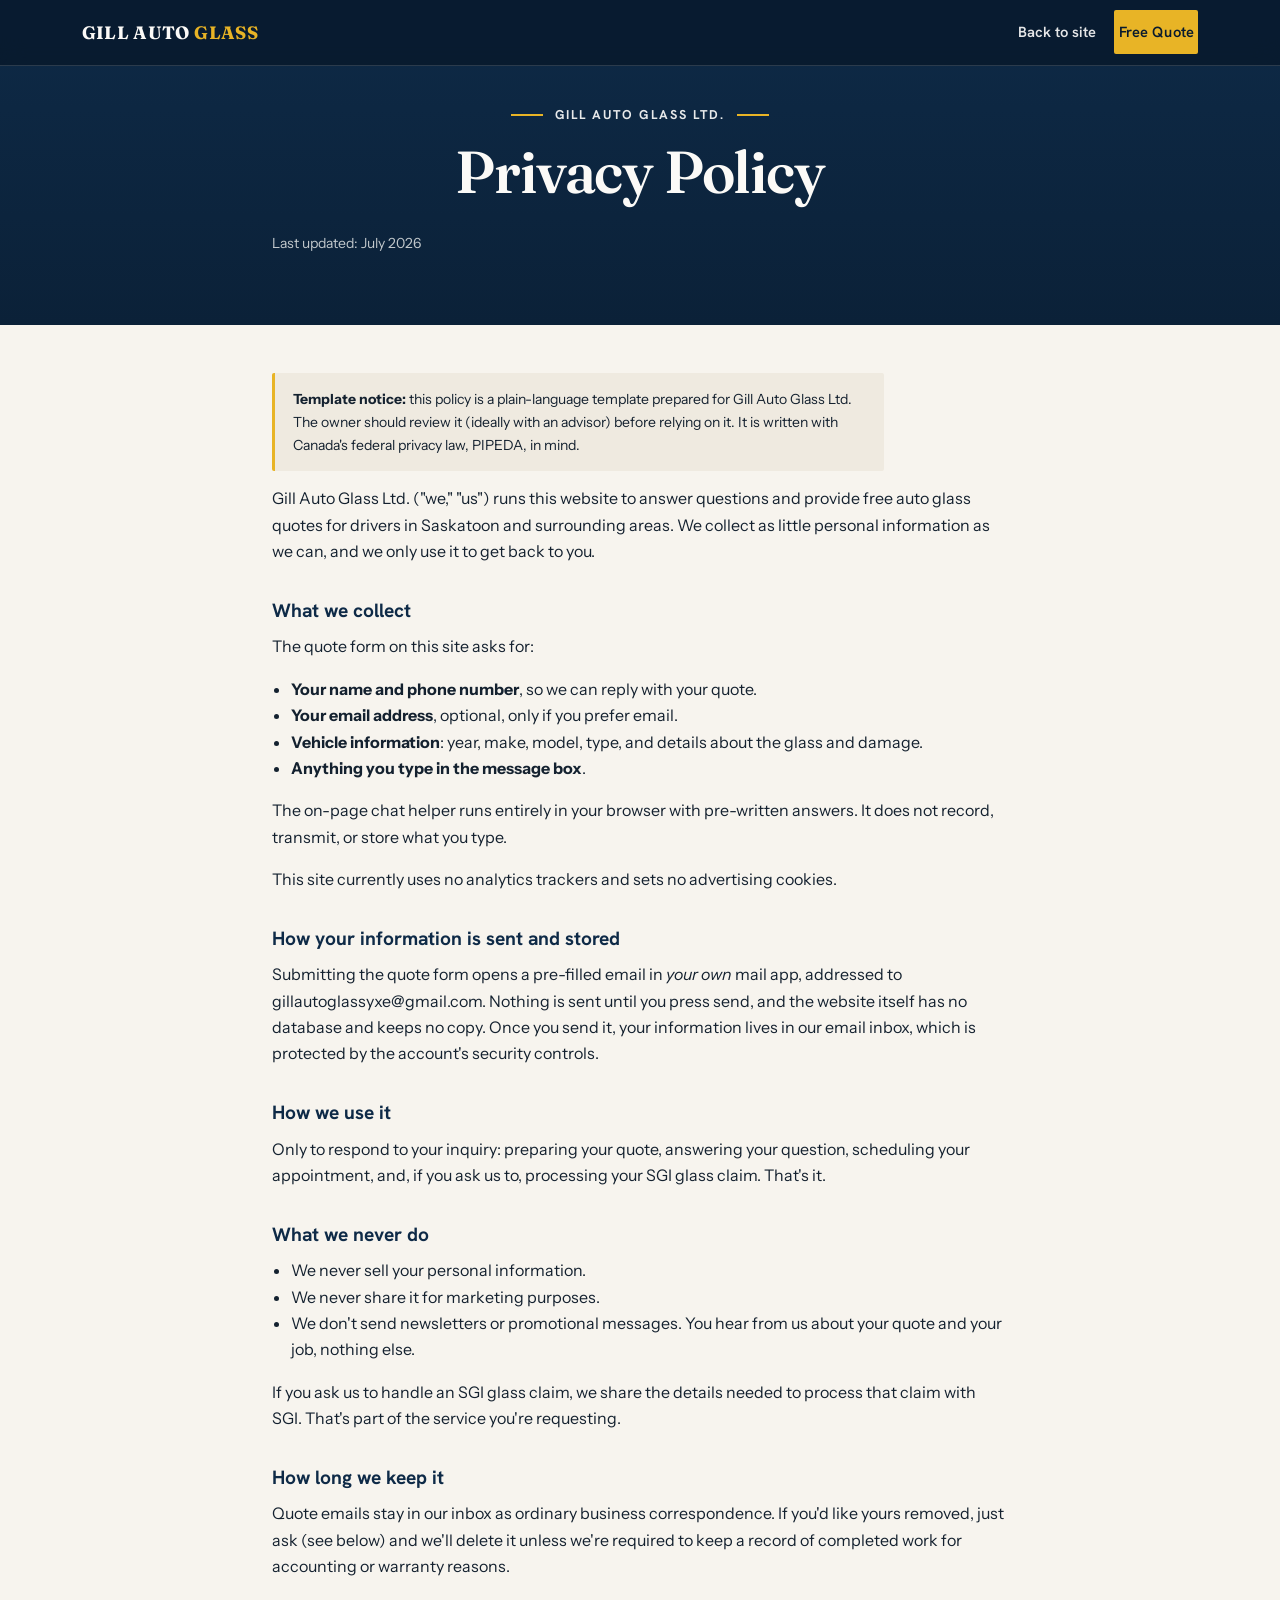
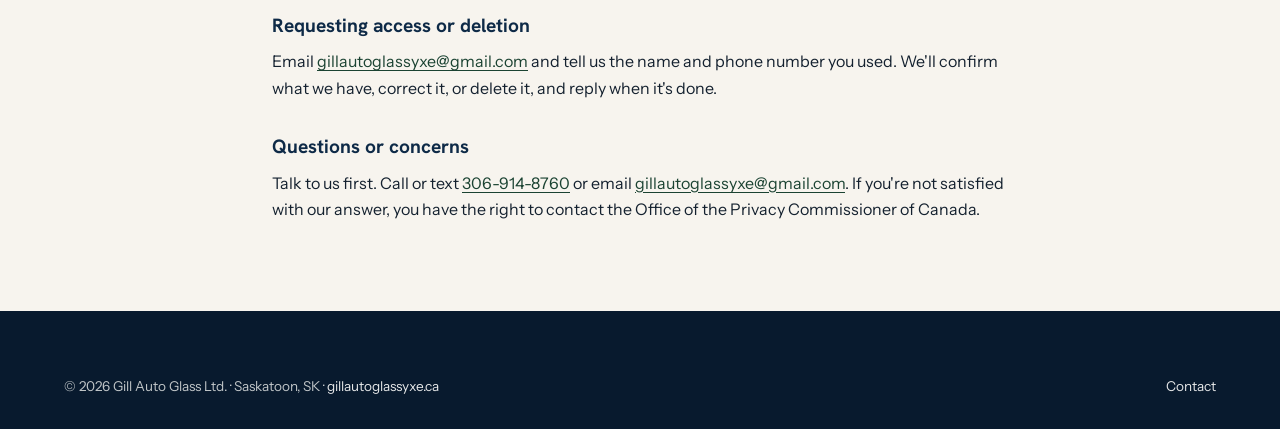
==== commit cee63bb1: "Multi-fix pass: SGI badge, hours from CONFIG, no em dashes, hero + heading polish 1. Trust badges: a" ====
--- a/privacy.html
+++ b/privacy.html
@@ -1,12 +1,12 @@
 <!DOCTYPE html>
-<!-- TEMPLATE — owner should review before relying on it.
+<!-- TEMPLATE. Owner should review before relying on it.
      Plain-language, PIPEDA-aware privacy policy for a small service business.
      Not legal advice. Have it reviewed before treating it as binding. -->
 <html lang="en">
 <head>
   <meta charset="UTF-8">
   <meta name="viewport" content="width=device-width, initial-scale=1">
-  <title>Privacy Policy | Gill Auto Glass Ltd. — Saskatoon</title>
+  <title>Privacy Policy | Gill Auto Glass Ltd., Saskatoon</title>
   <meta name="description" content="Plain-language privacy policy for Gill Auto Glass Ltd., Saskatoon. What our quote form collects, how it's used, and how to request deletion.">
   <meta name="robots" content="noindex">
   <link rel="canonical" href="https://gillautoglassyxe.ca/privacy.html">
@@ -49,7 +49,7 @@
   <header class="site-nav">
     <div class="nav-inner">
       <!-- TODO: replace wordmark with owner's vector logo when available. -->
-      <a href="index.html" class="wordmark" aria-label="Gill Auto Glass — home">
+      <a href="index.html" class="wordmark" aria-label="Gill Auto Glass home">
         GILL AUTO <span class="wordmark-accent">GLASS</span>
       </a>
       <nav class="nav-links is-open-static" aria-label="Main navigation" style="display:flex; align-items:center; gap:1rem;">
@@ -85,9 +85,9 @@
         <h2>What we collect</h2>
         <p>The quote form on this site asks for:</p>
         <ul>
-          <li><strong>Your name and phone number</strong> — so we can reply with your quote.</li>
-          <li><strong>Your email address</strong> — optional, only if you prefer email.</li>
-          <li><strong>Vehicle information</strong> — year, make, model, type, and details about the glass and damage.</li>
+          <li><strong>Your name and phone number</strong>, so we can reply with your quote.</li>
+          <li><strong>Your email address</strong>, optional, only if you prefer email.</li>
+          <li><strong>Vehicle information</strong>: year, make, model, type, and details about the glass and damage.</li>
           <li><strong>Anything you type in the message box</strong>.</li>
         </ul>
         <p>
@@ -101,7 +101,7 @@
         <h2>How your information is sent and stored</h2>
         <p>
           Submitting the quote form opens a pre-filled email in <em>your own</em> mail app,
-          addressed to gillautoglassyxe@gmail.com — nothing is sent until you press send, and the
+          addressed to gillautoglassyxe@gmail.com. Nothing is sent until you press send, and the
           website itself has no database and keeps no copy. Once you send it, your information
           lives in our email inbox, which is protected by the account's security controls.
         </p>
@@ -109,7 +109,7 @@
         <h2>How we use it</h2>
         <p>
           Only to respond to your inquiry: preparing your quote, answering your question,
-          scheduling your appointment, and — if you ask us to — processing your SGI glass claim.
+          scheduling your appointment, and, if you ask us to, processing your SGI glass claim.
           That's it.
         </p>
 
@@ -117,11 +117,11 @@
         <ul>
           <li>We never sell your personal information.</li>
           <li>We never share it for marketing purposes.</li>
-          <li>We don't send newsletters or promotional messages — you hear from us about your quote and your job, nothing else.</li>
+          <li>We don't send newsletters or promotional messages. You hear from us about your quote and your job, nothing else.</li>
         </ul>
         <p>
           If you ask us to handle an SGI glass claim, we share the details needed to process that
-          claim with SGI — that's part of the service you're requesting.
+          claim with SGI. That's part of the service you're requesting.
         </p>
 
         <h2>How long we keep it</h2>
@@ -140,7 +140,7 @@
 
         <h2>Questions or concerns</h2>
         <p>
-          Talk to us first — call or text <a href="tel:+13069148760">306-914-8760</a> or email
+          Talk to us first. Call or text <a href="tel:+13069148760">306-914-8760</a> or email
           <a href="mailto:gillautoglassyxe@gmail.com">gillautoglassyxe@gmail.com</a>. If you're not
           satisfied with our answer, you have the right to contact the
           Office of the Privacy Commissioner of Canada.
--- a/css/styles.css
+++ b/css/styles.css
@@ -1,5 +1,5 @@
 /* ==========================================================================
-   GILL AUTO GLASS — styles.css
+   GILL AUTO GLASS, styles.css
    Palette: deep navy (brand) · deep prairie green (secondary) · gold (sparing accent)
    Type:    Fraunces (display) · Instrument Sans (body) · Hanken Grotesk (accents)
    Mobile-first. No build tools.
@@ -9,21 +9,22 @@
    1. DESIGN TOKENS
    -------------------------------------------------------------------------- */
 :root {
-  /* Navy — dominant base */
+  /* Navy, dominant base */
   --navy-950: #081A2E;
   --navy-900: #0B2138;
   --navy-800: #0E2A47;   /* brand navy */
   --navy-700: #16395C;
   --navy-600: #22486E;
 
-  /* Prairie green — strong secondary */
+  /* Prairie green, strong secondary */
   --green-950: #0E2B1F;
   --green-900: #123527;
   --green-800: #1B4332;  /* section green */
   --green-700: #24523D;
   --green-600: #2E624A;
-
-  /* Gold — sparing accent (CTAs, highlights, thin rules only) */
+  --green-300: #5C9B7D;  /* light prairie green for icons/accents on dark, 5.4:1 on navy-950 */
+
+  /* Gold, sparing accent (CTAs, highlights, thin rules only) */
   --gold-500: #E8B426;
   --gold-400: #F0C24A;
   --gold-600: #C99A15;
@@ -32,7 +33,7 @@
   --paper: #F7F4EE;       /* light section background */
   --paper-deep: #EFEAE0;  /* cards on paper */
   --ink: #14212F;         /* body text on light */
-  --ink-soft: #3D4C5E;    /* muted text on light — 4.5:1+ on paper */
+  --ink-soft: #3D4C5E;    /* muted text on light, 4.5:1+ on paper */
   --white: #FBFAF7;
   --white-90: rgba(250, 250, 248, 0.92);   /* body text on dark */
   --white-70: rgba(245, 246, 244, 0.78);   /* muted text on dark */
@@ -44,9 +45,9 @@
   --font-body: "Instrument Sans", system-ui, -apple-system, sans-serif;
   --font-accent: "Hanken Grotesk", system-ui, -apple-system, sans-serif;
 
-  /* Scale (fluid) */
-  --text-hero: clamp(2.1rem, 6.5vw, 4.1rem);
-  --text-h2: clamp(1.7rem, 4.5vw, 2.8rem);
+  /* Scale (fluid), oversized display sizes; type carries the design */
+  --text-hero: clamp(2.5rem, 8vw, 5.5rem);
+  --text-h2: clamp(2rem, 5.4vw, 3.7rem);
   --text-h3: clamp(1.12rem, 2.4vw, 1.3rem);
   --text-body: 1rem;
   --text-small: 0.875rem;
@@ -55,8 +56,8 @@
   --container: 72rem;
   --container-narrow: 46rem;
   --section-pad: clamp(4rem, 9vw, 7.5rem);
-  --radius: 14px;
-  --radius-sm: 8px;
+  --radius: 3px;      /* sharp, considered edges, no soft-UI rounding */
+  --radius-sm: 2px;
 
   /* Z-index scale */
   --z-nav: 50;
@@ -106,7 +107,7 @@
 
 button { font: inherit; cursor: pointer; }
 
-/* Focus states — visible everywhere, on light and dark */
+/* Focus states, visible everywhere, on light and dark */
 :focus-visible {
   outline: 3px solid var(--gold-500);
   outline-offset: 3px;
@@ -145,6 +146,9 @@
 /* --------------------------------------------------------------------------
    3. TYPOGRAPHY HELPERS
    -------------------------------------------------------------------------- */
+/* Section header group is centered site-wide for visual consistency.
+   The eyebrow keeps its gold accent rule, now flanking the centered label
+   on both sides so it never reads as a leading dash on a left heading. */
 .eyebrow {
   font-family: var(--font-accent);
   font-size: 0.8rem;
@@ -153,31 +157,94 @@
   text-transform: uppercase;
   color: var(--green-800);
   margin-bottom: 1rem;
-  display: inline-flex;
+  display: flex;
+  justify-content: center;
   align-items: center;
   gap: 0.75rem;
 }
-.eyebrow::before {
+.eyebrow::before,
+.eyebrow::after {
   content: "";
   width: 2rem;
   height: 2px;
-  background: var(--gold-500);  /* thin gold rule — accent use */
+  background: var(--gold-500);  /* thin gold rule, accent use */
   flex: none;
 }
 .eyebrow-light { color: var(--white-90); }
+
+/* The hero keeps its own left-aligned identity (headline, sub, CTAs are left),
+   so its eyebrow stays left with a single leading rule. */
+.hero .eyebrow { justify-content: flex-start; }
+.hero .eyebrow::after { display: none; }
 
 .section-title {
   font-family: var(--font-display);
   font-weight: 600;
   font-size: var(--text-h2);
-  letter-spacing: -0.01em;
-  max-width: 22ch;
+  line-height: 1.04;
+  letter-spacing: -0.02em;
+  max-width: 20ch;
+  text-wrap: balance;
+  margin-bottom: 0.5em;
+  /* Centered headings site-wide */
+  text-align: center;
+  margin-left: auto;
+  margin-right: auto;
 }
 .section-lede {
   font-size: 1.06rem;
-  max-width: 58ch;
+  max-width: 54ch;
   color: var(--ink-soft);
-  margin-bottom: 2.5rem;
+  margin-bottom: 3rem;
+  text-align: center;
+  margin-left: auto;
+  margin-right: auto;
+}
+
+/* Section rhythm: vary the vertical breathing room, kill the uniform-padding look */
+.section--vast { padding-top: clamp(5.5rem, 13vw, 11rem); padding-bottom: clamp(5.5rem, 13vw, 11rem); }
+.section--tight { padding-top: clamp(3.2rem, 6.5vw, 5rem); padding-bottom: clamp(3.2rem, 6.5vw, 5rem); }
+
+/* Column order flip for the SGI split section (layout only; headings stay centered) */
+@media (min-width: 880px) {
+  .split--flip .split-text { order: 2; }
+  .split--flip .split-visual { order: 1; }
+}
+
+/* Oversized ghost word, an editorial background element, never content */
+.has-ghost { position: relative; overflow: hidden; }
+.ghost-word {
+  position: absolute;
+  top: 0.02em;
+  right: -0.06em;
+  z-index: 0;
+  font-family: var(--font-display);
+  font-weight: 700;
+  font-size: clamp(7rem, 24vw, 19rem);
+  line-height: 0.8;
+  letter-spacing: -0.03em;
+  color: rgba(14, 42, 71, 0.05);
+  pointer-events: none;
+  user-select: none;
+}
+.ghost-word--dark { color: rgba(255, 255, 255, 0.035); }
+.has-ghost > .container { position: relative; z-index: 1; }
+@media (max-width: 640px) { .ghost-word { display: none; } }
+
+/* Pull-quote: Fraunces italic between thin gold hairlines */
+.pull-quote {
+  margin: 1.8rem 0;
+  padding: 1.2rem 0;
+  border-top: 1px solid var(--gold-500);
+  border-bottom: 1px solid var(--gold-500);
+  font-family: var(--font-display);
+  font-style: italic;
+  font-weight: 500;
+  font-size: clamp(1.3rem, 2.4vw, 1.75rem);
+  line-height: 1.3;
+  letter-spacing: -0.01em;
+  color: var(--ink);
+  max-width: 30ch;
 }
 
 h3 { font-family: var(--font-accent); font-weight: 700; font-size: var(--text-h3); }
@@ -196,7 +263,7 @@
   letter-spacing: 0.01em;
   text-decoration: none;
   border: 2px solid transparent;
-  border-radius: 999px;
+  border-radius: var(--radius-sm);
   padding: 0.72rem 1.5rem;
   min-height: 44px;               /* touch target */
   cursor: pointer;
@@ -229,6 +296,19 @@
   border-color: var(--navy-800);
 }
 .btn-outline-navy:hover { background: var(--navy-800); color: var(--white); }
+
+.btn-green {
+  background: var(--green-800);
+  color: var(--white);
+}
+.btn-green:hover { background: var(--green-700); color: var(--white); }
+
+.btn-outline-green {
+  background: transparent;
+  color: var(--green-800);
+  border-color: var(--green-800);
+}
+.btn-outline-green:hover { background: var(--green-800); color: var(--white); }
 
 .btn-ghost {
   background: transparent;
@@ -400,15 +480,23 @@
   font-family: var(--font-display);
   font-weight: 600;
   font-size: var(--text-hero);
-  line-height: 1.08;
-  letter-spacing: -0.015em;
+  line-height: 1.01;
+  letter-spacing: -0.025em;
   color: var(--white);
-  max-width: 17ch;
+  max-width: 15ch;
   text-wrap: balance;
 }
 .hero-title em {
   font-style: italic;
   color: var(--gold-400);
+}
+/* Supporting line under the main headline, a step down so it doesn't compete */
+.hero-title-sub {
+  display: block;
+  font-size: 0.56em;
+  line-height: 1.1;
+  margin-top: 0.28em;
+  max-width: 22ch;
 }
 
 .hero-sub {
@@ -425,16 +513,21 @@
   margin-bottom: 2.4rem;
 }
 
+/* Badge row: same HEIGHT, auto width, evenly spaced with generous gaps.
+   Desktop = wrapping flex row; mobile (<=440px) = 2-across grid. */
 .trust-badges {
+  --badge-h: 52px;
   list-style: none;
   padding: 0;
   margin: 0;
-  display: grid;
-  grid-template-columns: repeat(2, minmax(0, 1fr));
-  gap: 0.6rem;
-  max-width: 34rem;
+  display: flex;
+  flex-wrap: wrap;
+  align-items: stretch;
+  gap: 0.9rem 1rem;
+  max-width: 40rem;
 }
 .trust-badges li {
+  height: var(--badge-h);
   display: flex;
   align-items: center;
   gap: 0.6rem;
@@ -445,9 +538,38 @@
   background: rgba(255, 255, 255, 0.06);
   border: 1px solid var(--line-dark);
   border-radius: var(--radius-sm);
-  padding: 0.65rem 0.85rem;
+  padding: 0 1rem;
 }
 .trust-badges .icon { color: var(--gold-500); }
+
+/* Official SGI Preferred Partner logo: light chip so it's legible on navy,
+   shown at natural aspect at the shared badge height, never recoloured. */
+.trust-badges li.trust-badge-logo {
+  background: var(--white);
+  border-color: rgba(255, 255, 255, 0.5);
+  padding: 0.4rem 0.75rem;
+}
+.trust-badge-logo img {
+  height: 100%;
+  width: auto;
+  max-width: 100%;
+  object-fit: contain;
+  display: block;
+}
+
+@media (max-width: 440px) {
+  .trust-badges {
+    display: grid;
+    grid-template-columns: 1fr 1fr;
+  }
+  .trust-badges li { height: 48px; }
+  /* Logo spans both columns on top for prominence, badges sit 2-across below */
+  .trust-badges li.trust-badge-logo {
+    grid-column: 1 / -1;
+    height: 60px;
+    justify-content: center;
+  }
+}
 
 .hero-scroll-hint {
   position: absolute;
@@ -478,7 +600,7 @@
 }
 
 /* --------------------------------------------------------------------------
-   8. SECTIONS — shared shells
+   8. SECTIONS, shared shells
    -------------------------------------------------------------------------- */
 .section { padding: var(--section-pad) 1.25rem; }
 .container { max-width: var(--container); margin: 0 auto; }
@@ -530,36 +652,51 @@
 }
 
 /* --------------------------------------------------------------------------
-   9. SERVICES GRID
-   -------------------------------------------------------------------------- */
-.services-grid {
+   9. SERVICES, editorial numbered index (not a card grid)
+   -------------------------------------------------------------------------- */
+.services-index {
   list-style: none;
   padding: 0;
   margin: 0;
+  border-top: 1px solid var(--line-light);
+}
+.service-row {
   display: grid;
-  grid-template-columns: 1fr;
-  gap: 1rem;
-}
-@media (min-width: 640px) { .services-grid { grid-template-columns: repeat(2, 1fr); } }
-@media (min-width: 1024px) { .services-grid { grid-template-columns: repeat(4, 1fr); } }
-
-.service-card {
+  grid-template-columns: 3.2rem 1fr auto;
+  gap: 1rem 1.4rem;
+  align-items: start;
+  padding: 1.4rem 0.9rem 1.4rem 0.75rem;
+  border-bottom: 1px solid var(--line-light);
+  border-left: 3px solid transparent;
+  transition: border-color 0.2s, background-color 0.2s;
+}
+.service-row:hover {
   background: var(--white);
-  border: 1px solid var(--line-light);
-  border-radius: var(--radius);
-  padding: 1.5rem 1.35rem;
-  transition: border-color 0.2s, box-shadow 0.2s;
-}
-.service-card:hover {
-  border-color: var(--navy-800);
-  box-shadow: 0 10px 30px -18px rgba(14, 42, 71, 0.45);
-}
-.service-card .icon-lg { color: var(--navy-800); margin-bottom: 0.9rem; }
-.service-card h3 { font-size: 1.08rem; margin-bottom: 0.4rem; color: var(--navy-800); }
-.service-card p { font-size: 0.93rem; color: var(--ink-soft); margin: 0; }
-
-/* ADAS differentiator card gets a restrained gold flag */
-.service-card-flag { border-top: 3px solid var(--gold-500); }
+  border-left-color: var(--gold-500);
+}
+.service-num {
+  font-family: var(--font-display);
+  font-weight: 600;
+  font-size: 1.05rem;
+  color: var(--green-800);
+  padding-top: 0.2rem;
+  font-variant-numeric: tabular-nums;
+}
+.service-row-main h3 { font-size: 1.12rem; margin-bottom: 0.35rem; color: var(--navy-800); }
+.service-row-main p { font-size: 0.95rem; color: var(--ink-soft); margin: 0; max-width: 62ch; }
+.service-row-icon { color: var(--green-700); margin-top: 0.15rem; }
+
+/* ADAS differentiator row keeps a persistent gold flag */
+.service-row-flag { border-left-color: var(--gold-500); }
+
+@media (max-width: 560px) {
+  .service-row { grid-template-columns: 2.4rem 1fr; }
+  .service-row-icon { display: none; }
+}
+/* Index sits offset from the header on wide screens */
+@media (min-width: 1024px) {
+  .services-index { margin-left: 12%; }
+}
 
 /* --------------------------------------------------------------------------
    10. MOBILE SERVICE STEPS
@@ -581,17 +718,21 @@
   padding: 1.6rem 1.4rem;
 }
 .step-num {
-  display: inline-flex;
-  align-items: center;
-  justify-content: center;
-  width: 2.4rem; height: 2.4rem;
-  border-radius: 50%;
-  border: 2px solid var(--gold-500);
+  display: block;
   color: var(--gold-400);
   font-family: var(--font-display);
-  font-weight: 700;
-  font-size: 1.15rem;
-  margin-bottom: 1rem;
+  font-weight: 600;
+  font-style: italic;
+  font-size: 2.6rem;
+  line-height: 1;
+  margin-bottom: 0.7rem;
+}
+/* Staggered stair on desktop, deliberate, not grid-perfect.
+   (margin, not transform: GSAP reveals own the transform channel) */
+@media (min-width: 780px) {
+  .steps-row { align-items: start; }
+  .steps-row .step-card:nth-child(2) { margin-top: 1.6rem; }
+  .steps-row .step-card:nth-child(3) { margin-top: 3.2rem; }
 }
 .step-card h3 { color: var(--white); font-size: 1.1rem; }
 .step-card p { color: var(--white-70); font-size: 0.95rem; margin: 0; }
@@ -600,7 +741,7 @@
    11. ADAS SECTION
    -------------------------------------------------------------------------- */
 .adas-diagram {
-  background: var(--navy-800);
+  background: var(--green-800);
   color: var(--white-70);
   border-radius: var(--radius);
   padding: 2rem 1.6rem 1.4rem;
@@ -822,7 +963,7 @@
   min-height: 44px;
   padding: 0.45rem 1.05rem;
   border: 1.5px solid rgba(255, 255, 255, 0.3);
-  border-radius: 999px;
+  border-radius: var(--radius-sm);
   font-family: var(--font-accent);
   font-weight: 600;
   font-size: 0.9rem;
@@ -908,7 +1049,12 @@
    16. RESOURCES
    -------------------------------------------------------------------------- */
 .resources-grid { display: grid; gap: 1.1rem; }
-@media (min-width: 880px) { .resources-grid { grid-template-columns: repeat(3, 1fr); } }
+/* Feature layout: first article runs tall on the left, two stack right (40/60 flip
+   of the split sections around it) */
+@media (min-width: 880px) {
+  .resources-grid { grid-template-columns: 1.3fr 1fr; align-items: stretch; }
+  .resources-grid .resource-card:first-child { grid-row: 1 / 3; }
+}
 
 .resource-card {
   background: rgba(255, 255, 255, 0.05);
@@ -959,7 +1105,11 @@
    -------------------------------------------------------------------------- */
 .reviews-grid { display: grid; gap: 1.1rem; }
 @media (min-width: 640px) { .reviews-grid { grid-template-columns: repeat(2, 1fr); } }
-@media (min-width: 1024px) { .reviews-grid { grid-template-columns: repeat(3, 1fr); } }
+@media (min-width: 1024px) {
+  .reviews-grid { grid-template-columns: repeat(3, 1fr); align-items: start; }
+  /* middle column drops a half-step, staggered, not a perfect grid */
+  .reviews-grid .review-card:nth-child(3n+2) { margin-top: 1.6rem; }
+}
 
 .review-card {
   margin: 0;
@@ -971,7 +1121,7 @@
   flex-direction: column;
 }
 .review-stars {
-  color: #96720A; /* darker star gold — 4.46:1 on white */
+  color: #96720A; /* darker star gold, 4.46:1 on white */
   letter-spacing: 0.2em;
   font-size: 0.95rem;
   margin-bottom: 0.7rem;
@@ -1001,6 +1151,45 @@
   margin: 0 0 0.7rem;
 }
 .contact-line .icon { color: var(--gold-400); margin-top: 0.2rem; }
+
+/* Hours: two-column day/time grid, rendered from CONFIG.hours */
+.hours-block {
+  display: grid;
+  grid-template-columns: auto auto;
+  gap: 0.1rem 1rem;
+  justify-content: start;
+}
+.hours-block .hours-day { color: inherit; }
+.hours-block .hours-time { font-variant-numeric: tabular-nums; }
+.footer-hours {
+  display: grid;
+  grid-template-columns: auto auto;
+  gap: 0.15rem 0.9rem;
+  justify-content: start;
+  margin: 0;
+}
+.footer-hours .hours-time { font-variant-numeric: tabular-nums; color: var(--white-70); }
+
+.contact-photo {
+  margin: 0 0 1.1rem;
+}
+.contact-photo img {
+  width: 100%;
+  max-height: 340px;
+  object-fit: cover;
+  object-position: center 35%; /* keep the 418-C door lettering in frame */
+  border: 1px solid var(--line-dark);
+  border-radius: var(--radius);
+  display: block;
+}
+.contact-photo figcaption {
+  font-family: var(--font-accent);
+  font-size: 0.78rem;
+  letter-spacing: 0.06em;
+  text-transform: uppercase;
+  color: var(--white-70);
+  margin-top: 0.55rem;
+}
 
 .contact-cta-card {
   background: rgba(8, 26, 46, 0.35);
@@ -1044,8 +1233,9 @@
 .footer-nav { display: flex; flex-direction: column; gap: 0.45rem; align-items: flex-start; }
 .footer-nav a { padding: 0.1rem 0; }
 .footer-social { display: flex; flex-direction: column; gap: 0.45rem; align-items: flex-start; }
+.footer-social-link { display: inline-flex; align-items: center; gap: 0.5rem; }
+.footer-social-link .icon { width: 1.1rem; height: 1.1rem; color: var(--green-300); }
 .footer-soon { color: var(--white-70); font-size: 0.85em; }
-.footer-landmark { color: var(--white-70); }
 
 .footer-bottom {
   margin-top: 2.8rem;
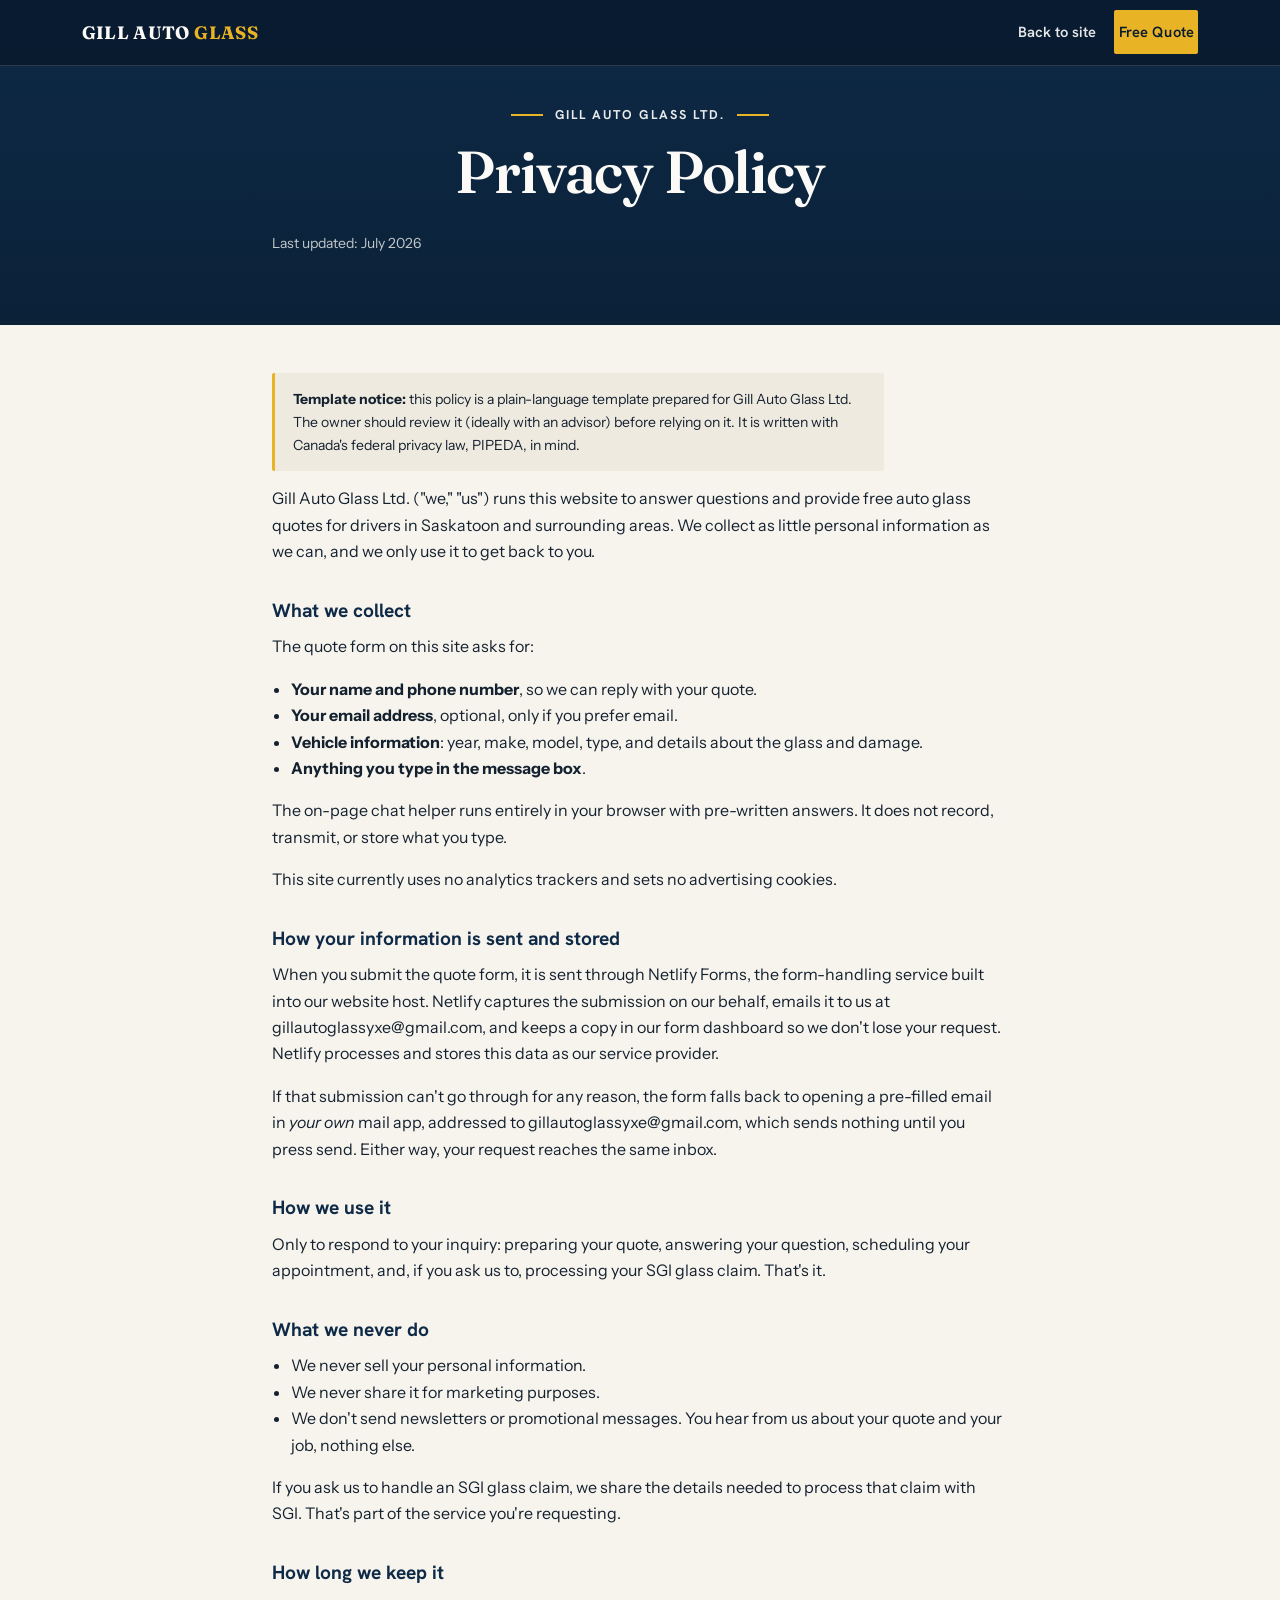
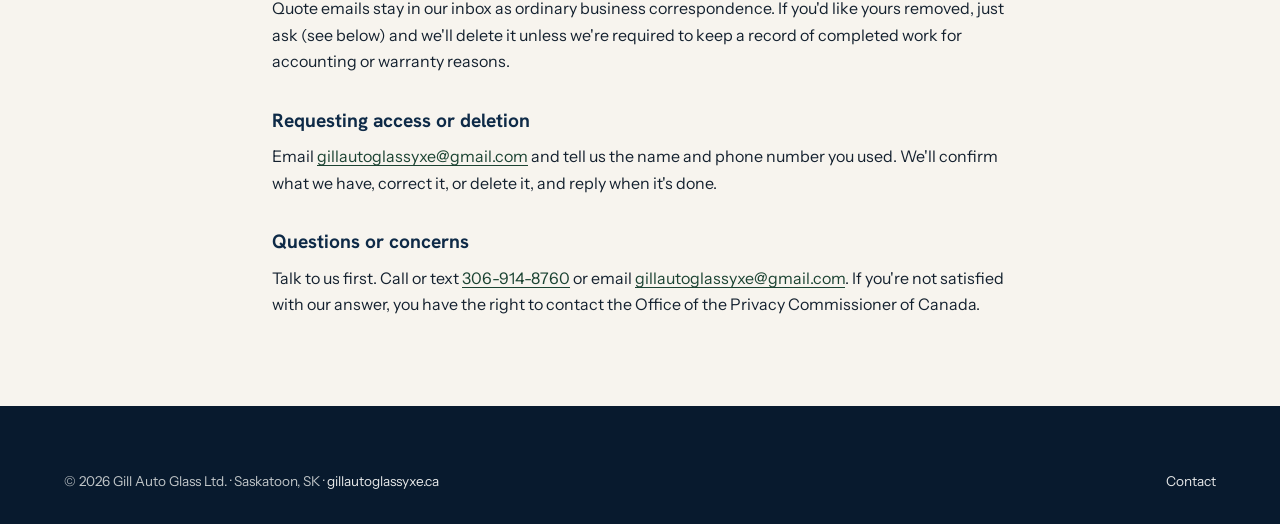
==== commit d883e758: "Mobile heading centering, VIN field, phone-or-email, Netlify Forms, a11y page 1. Mobile headings: ey" ====
--- a/privacy.html
+++ b/privacy.html
@@ -100,10 +100,15 @@
 
         <h2>How your information is sent and stored</h2>
         <p>
-          Submitting the quote form opens a pre-filled email in <em>your own</em> mail app,
-          addressed to gillautoglassyxe@gmail.com. Nothing is sent until you press send, and the
-          website itself has no database and keeps no copy. Once you send it, your information
-          lives in our email inbox, which is protected by the account's security controls.
+          When you submit the quote form, it is sent through Netlify Forms, the form-handling
+          service built into our website host. Netlify captures the submission on our behalf, emails
+          it to us at gillautoglassyxe@gmail.com, and keeps a copy in our form dashboard so we don't
+          lose your request. Netlify processes and stores this data as our service provider.
+        </p>
+        <p>
+          If that submission can't go through for any reason, the form falls back to opening a
+          pre-filled email in <em>your own</em> mail app, addressed to gillautoglassyxe@gmail.com,
+          which sends nothing until you press send. Either way, your request reaches the same inbox.
         </p>
 
         <h2>How we use it</h2>
--- a/css/styles.css
+++ b/css/styles.css
@@ -161,6 +161,10 @@
   justify-content: center;
   align-items: center;
   gap: 0.75rem;
+  /* Center wrapped eyebrow lines too (e.g. "MOBILE WINDSHIELD REPLACEMENT"
+     breaking to two lines on mobile). Without this the flex item's text
+     defaults to left, reading as off-center under the centered heading. */
+  text-align: center;
 }
 .eyebrow::before,
 .eyebrow::after {
@@ -174,7 +178,7 @@
 
 /* The hero keeps its own left-aligned identity (headline, sub, CTAs are left),
    so its eyebrow stays left with a single leading rule. */
-.hero .eyebrow { justify-content: flex-start; }
+.hero .eyebrow { justify-content: flex-start; text-align: left; }
 .hero .eyebrow::after { display: none; }
 
 .section-title {
